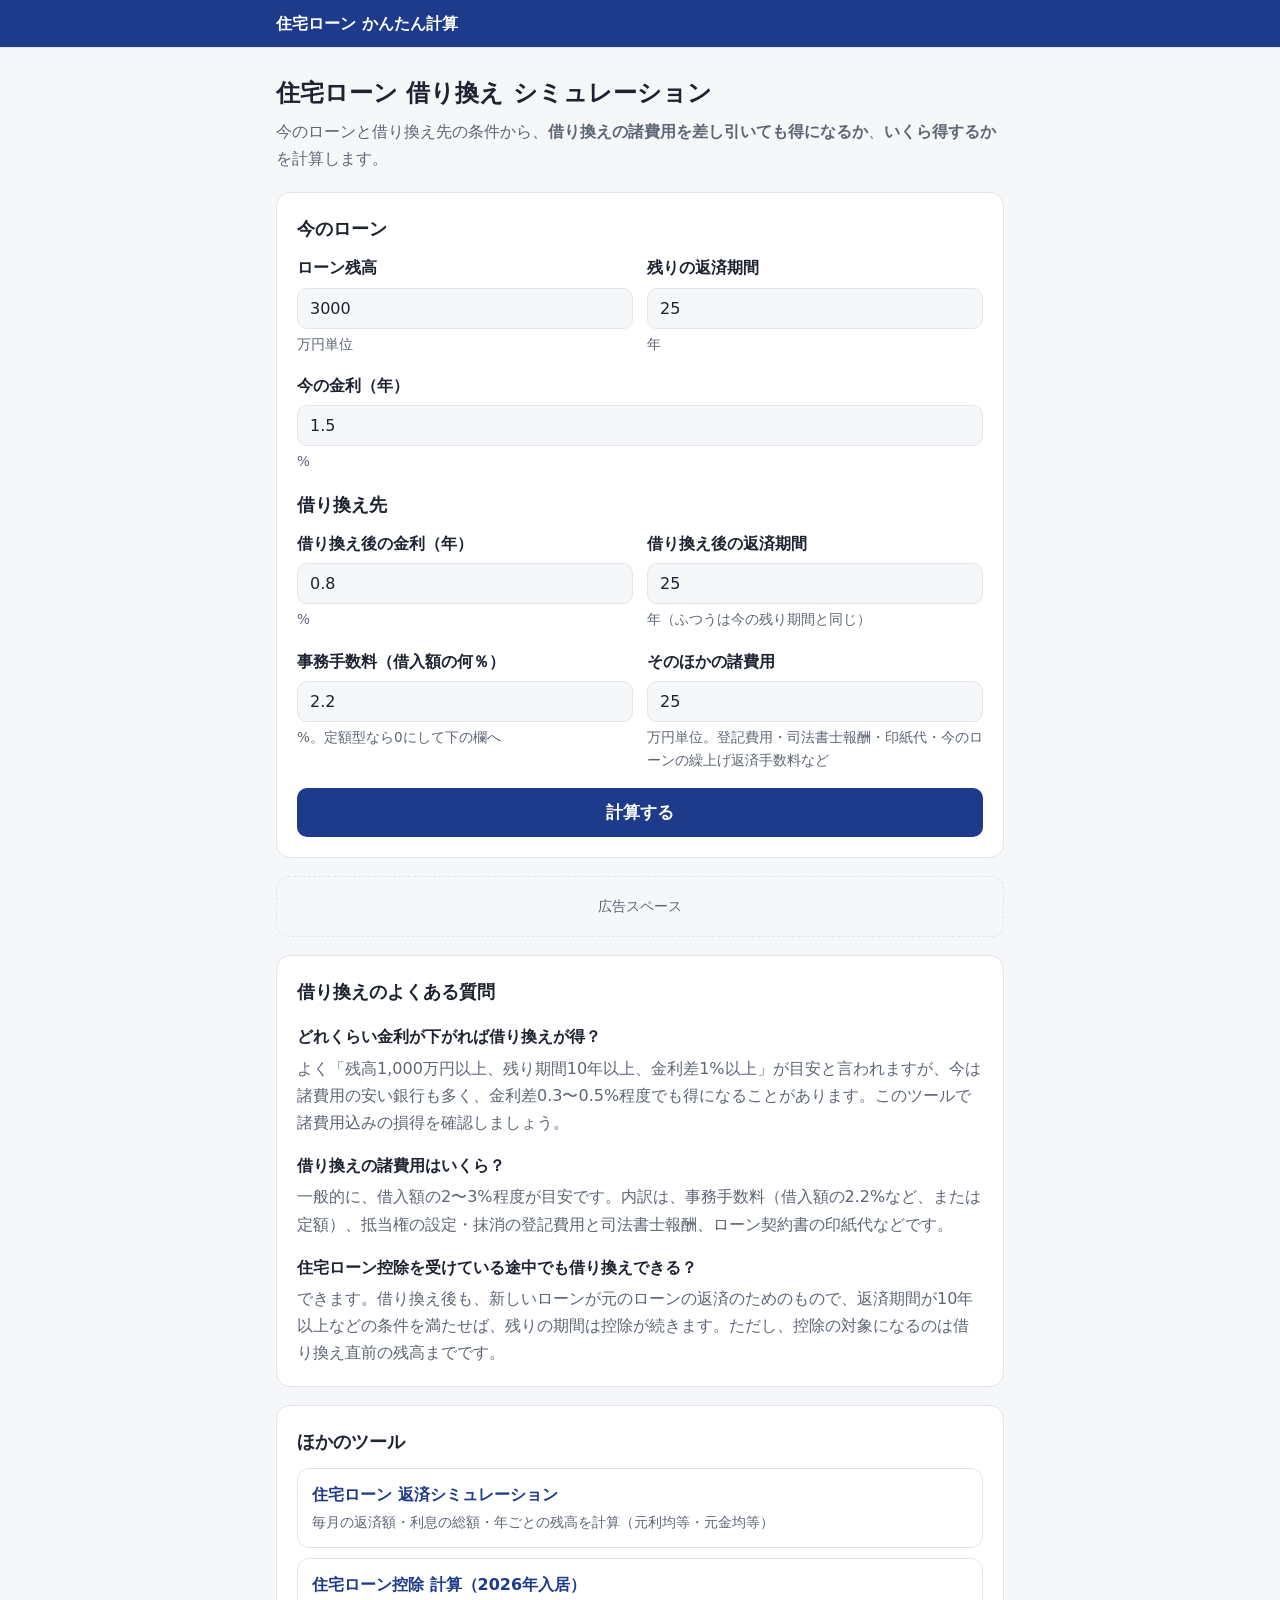
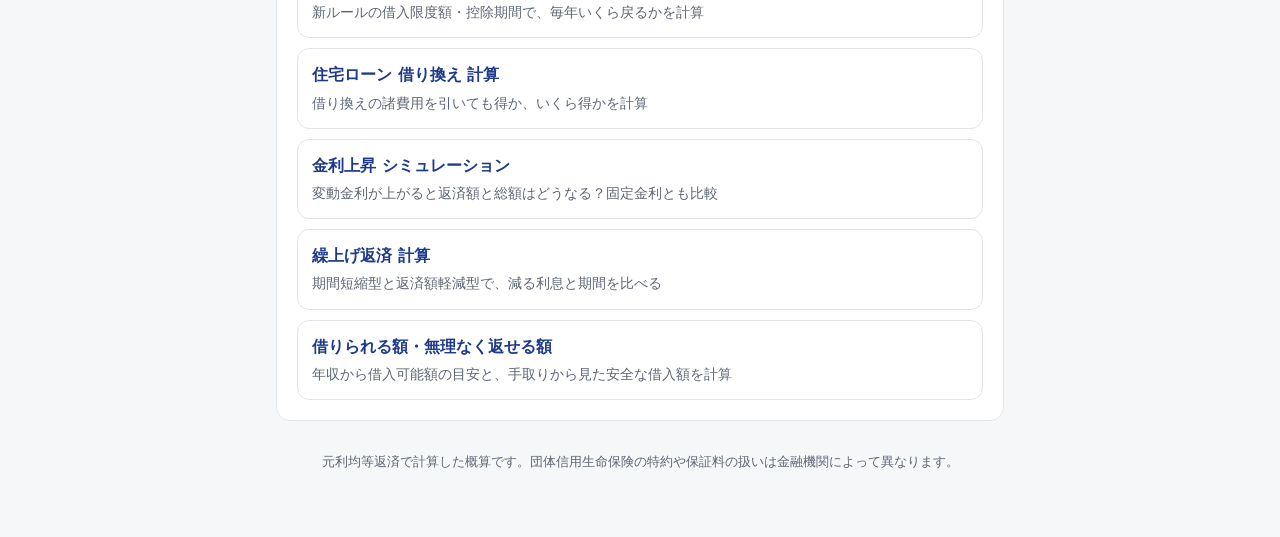
==== karikae/index.html @ 9eb2811e "住宅ローン かんたん計算を公開（6ツール） Co-Authored-By: Claude Opus 5.5 <noreply@anthropic.com>" ====
<!doctype html>
<html lang="ja">
<head>
<meta charset="utf-8">
<meta name="viewport" content="width=device-width, initial-scale=1">
<title>住宅ローン 借り換え シミュレーション｜諸費用を引いても得？いくら得する？</title>
<meta name="description" content="今のローン残高・残りの期間・金利と、借り換え先の金利・諸費用を入れるだけで、住宅ローンを借り換えるといくら得するか（諸費用込み）を計算。毎月の返済額の変化と、得になる金利差の目安もわかる無料ツールです。">
<link rel="canonical" href="https://harryquad.github.io/jutaku/karikae/">
<link rel="stylesheet" href="../assets/style.css">
</head>
<body>
<header class="site-header"><div><a href="/jutaku/">住宅ローン かんたん計算</a></div></header>
<div class="wrap">
  <h1>住宅ローン 借り換え シミュレーション</h1>
  <p class="lead">今のローンと借り換え先の条件から、<strong>借り換えの諸費用を差し引いても得になるか</strong>、<strong>いくら得するか</strong>を計算します。</p>

  <div class="card">
    <h2>今のローン</h2>
    <div class="row">
      <div class="field"><label for="bal">ローン残高</label><input type="number" id="bal" min="0" value="3000"><div class="hint">万円単位</div></div>
      <div class="field"><label for="left">残りの返済期間</label><input type="number" id="left" min="1" max="50" value="25"><div class="hint">年</div></div>
    </div>
    <div class="field"><label for="rateNow">今の金利（年）</label><input type="number" id="rateNow" min="0" step="0.01" value="1.5"><div class="hint">%</div></div>
    <h2>借り換え先</h2>
    <div class="row">
      <div class="field"><label for="rateNew">借り換え後の金利（年）</label><input type="number" id="rateNew" min="0" step="0.01" value="0.8"><div class="hint">%</div></div>
      <div class="field"><label for="yearsNew">借り換え後の返済期間</label><input type="number" id="yearsNew" min="1" max="50" value="25"><div class="hint">年（ふつうは今の残り期間と同じ）</div></div>
    </div>
    <div class="row">
      <div class="field"><label for="feeRate">事務手数料（借入額の何％）</label><input type="number" id="feeRate" min="0" step="0.1" value="2.2"><div class="hint">%。定額型なら0にして下の欄へ</div></div>
      <div class="field"><label for="feeFix">そのほかの諸費用</label><input type="number" id="feeFix" min="0" value="25"><div class="hint">万円単位。登記費用・司法書士報酬・印紙代・今のローンの繰上げ返済手数料など</div></div>
    </div>
    <button id="calc">計算する</button>
  </div>

  <div class="card" id="result" hidden></div>

  <div class="ad">広告スペース</div>

  <div class="card faq">
    <h2>借り換えのよくある質問</h2>
    <h3>どれくらい金利が下がれば借り換えが得？</h3>
    <p>よく「残高1,000万円以上、残り期間10年以上、金利差1%以上」が目安と言われますが、今は諸費用の安い銀行も多く、金利差0.3〜0.5%程度でも得になることがあります。このツールで諸費用込みの損得を確認しましょう。</p>
    <h3>借り換えの諸費用はいくら？</h3>
    <p>一般的に、借入額の2〜3%程度が目安です。内訳は、事務手数料（借入額の2.2%など、または定額）、抵当権の設定・抹消の登記費用と司法書士報酬、ローン契約書の印紙代などです。</p>
    <h3>住宅ローン控除を受けている途中でも借り換えできる？</h3>
    <p>できます。借り換え後も、新しいローンが元のローンの返済のためのもので、返済期間が10年以上などの条件を満たせば、残りの期間は控除が続きます。ただし、控除の対象になるのは借り換え直前の残高までです。</p>
  </div>

  <div class="card" id="related"></div>

  <footer>元利均等返済で計算した概算です。団体信用生命保険の特約や保証料の扱いは金融機関によって異なります。</footer>
</div>

<script src="../assets/site.js"></script>
<script src="../assets/calc.js"></script>
<script>
const $ = id => document.getElementById(id);
function totalPay(P, rate, months) { return annuity(P, rate, months) * months; }
function calc() {
  const out = $("result");
  out.hidden = false;
  const P = num("bal") * MAN, nNow = Math.round(num("left") * 12), nNew = Math.round(num("yearsNew") * 12);
  if (!P || !nNow || !nNew) { out.innerHTML = '<p class="err">残高と期間を入力してください。</p>'; return; }
  const rNow = num("rateNow") / 100, rNew = num("rateNew") / 100;
  const fees = P * num("feeRate") / 100 + num("feeFix") * MAN;
  const mNow = annuity(P, rNow, nNow), mNew = annuity(P, rNew, nNew);
  const payNow = mNow * nNow, payNew = mNew * nNew;
  const gain = payNow - payNew - fees;
  // 得になる金利の上限（損益分岐）を二分探索
  let lo = 0, hi = rNow;
  for (let i = 0; i < 40; i++) { const mid = (lo + hi) / 2; if (payNow - totalPay(P, mid, nNew) - fees > 0) lo = mid; else hi = mid; }

  out.innerHTML = `
    <div class="big">
      <div class="stat ${gain > 0 ? "good" : "warn"}"><div class="k">借り換えで${gain > 0 ? "得する額" : "損する額"}（諸費用込み）</div><div class="v">${man(Math.abs(gain))}</div></div>
      <div class="stat"><div class="k">毎月の返済額</div><div class="v">${yen(mNow)} → ${yen(mNew)}</div></div>
      <div class="stat"><div class="k">諸費用の合計</div><div class="v">${man(fees)}</div></div>
    </div>
    <table class="info">
      <tr><th></th><th class="num">今のまま</th><th class="num">借り換え後</th></tr>
      <tr><td>金利</td><td class="num">${num("rateNow")}%</td><td class="num">${num("rateNew")}%</td></tr>
      <tr><td>毎月の返済額</td><td class="num">${yen(mNow)}</td><td class="num">${yen(mNew)}</td></tr>
      <tr><td>残りの返済総額</td><td class="num">${man(payNow)}</td><td class="num">${man(payNew)}</td></tr>
      <tr><td>諸費用</td><td class="num">0円</td><td class="num">${man(fees)}</td></tr>
      <tr><td><strong>合計</strong></td><td class="num"><strong>${man(payNow)}</strong></td><td class="num"><strong>${man(payNew + fees)}</strong></td></tr>
    </table>
    <p class="note">この諸費用なら、借り換え後の金利が <strong>年${(lo * 100).toFixed(2)}%より低ければ得</strong>になる計算です。${nNew !== nNow ? " 返済期間を変えているため、毎月の返済額と総額の両方を見て判断してください。" : ""}</p>
    <p class="note">金利は銀行によって大きく違います。複数の銀行の金利と諸費用を比べると、得する額がさらに増えることがあります。</p>`;
  out.scrollIntoView({ behavior: "smooth", block: "start" });
}
$("calc").addEventListener("click", calc);
</script>
</body>
</html>
---- assets/style.css ----
:root{
  --bg:#f6f7f9;--card:#fff;--text:#1d2330;--muted:#5d6675;--line:#e2e6ec;
  --accent:#1e3a8a;--accent-soft:#e8eefc;--on-accent:#fff;--good:#16a34a;--good-soft:#dcfce7;
  --warn:#ea580c;--warn-soft:#ffedd5;--off:#9aa3b2;--err:#dc2626;
}
@media (prefers-color-scheme: dark){
  :root{
    --bg:#0f1218;--card:#181c24;--text:#e7eaf0;--muted:#9aa3b2;--line:#2a303c;
    --accent:#93c5fd;--accent-soft:#1a2540;--on-accent:#0b1530;--good:#4ade80;--good-soft:#12301f;
    --warn:#fb923c;--warn-soft:#3a2413;--off:#5d6675;--err:#f87171;
  }
}
*{box-sizing:border-box}
body{margin:0;background:var(--bg);color:var(--text);font-family:system-ui,-apple-system,"Hiragino Sans","Yu Gothic UI",sans-serif;line-height:1.7}
a{color:var(--accent)}
.site-header{background:var(--accent);border-bottom:1px solid var(--line)}
.site-header div{max-width:760px;margin:0 auto;padding:10px 16px}
.site-header a{font-weight:700;text-decoration:none;color:var(--on-accent)}
.wrap{max-width:760px;margin:0 auto;padding:24px 16px 64px}
h1{font-size:1.5rem;margin:.2em 0 .3em;line-height:1.4}
h2{font-size:1.15rem;margin:0 0 10px}
.lead{color:var(--muted);margin:0 0 20px}
.card{background:var(--card);border:1px solid var(--line);border-radius:14px;padding:20px;margin-bottom:18px}
label{display:block;font-weight:600;margin-bottom:6px}
.field{margin-bottom:16px}
input[type=date],input[type=number],input[type=text],select,textarea{width:100%;padding:10px 12px;font-size:1rem;border:1px solid var(--line);border-radius:10px;background:var(--bg);color:var(--text);font-family:inherit}
.row{display:grid;grid-template-columns:1fr 1fr;gap:14px}
@media (max-width:520px){.row{grid-template-columns:1fr}}
.checks{display:flex;flex-wrap:wrap;gap:8px 18px}
.checks label{font-weight:400;display:flex;align-items:center;gap:6px;margin:0}
.hint{font-size:.85rem;color:var(--muted);margin-top:4px}
button{width:100%;padding:13px;font-size:1.05rem;font-weight:700;border:0;border-radius:10px;background:var(--accent);color:var(--on-accent);cursor:pointer;font-family:inherit}
button:hover{filter:brightness(1.08)}
button.sub{background:var(--accent-soft);color:var(--accent)}
.big{display:grid;grid-template-columns:repeat(3,1fr);gap:10px;margin-bottom:14px}
@media (max-width:520px){.big{grid-template-columns:1fr}}
.stat{border-radius:12px;padding:14px;background:var(--bg)}
.stat .k{font-size:.8rem;color:var(--muted)}
.stat .v{font-size:1.25rem;font-weight:700}
.stat.warn .v{color:var(--warn)} .stat.good .v{color:var(--good)}
.err{color:var(--err);font-weight:600}
table.info{width:100%;border-collapse:collapse;font-size:.95rem}
table.info td,table.info th{padding:8px 4px;border-bottom:1px solid var(--line);vertical-align:top;text-align:left}
table.info th{color:var(--muted);font-weight:500;font-size:.85rem}
table.info td:first-child{color:var(--muted)}
table.info td.num,table.info th.num{text-align:right;font-variant-numeric:tabular-nums}
.note{font-size:.85rem;color:var(--muted);background:var(--bg);border-radius:10px;padding:10px 12px;margin-top:12px}
.ad{border:1px dashed var(--line);border-radius:12px;padding:18px;text-align:center;color:var(--muted);font-size:.85rem;margin-bottom:18px}
.faq h3{font-size:1rem;margin:16px 0 4px}
.faq p{margin:0;color:var(--muted)}
.tools{list-style:none;margin:0;padding:0;display:grid;gap:10px}
.tools a{display:block;padding:12px 14px;border:1px solid var(--line);border-radius:12px;text-decoration:none;color:var(--text);background:var(--card)}
.tools a:hover{border-color:var(--accent)}
.tools b{display:block;color:var(--accent)}
.tools span{font-size:.85rem;color:var(--muted)}
footer{font-size:.8rem;color:var(--muted);text-align:center;margin-top:30px}
.verdict{font-size:1.2rem;font-weight:700;margin:0 0 10px}
.verdict.ok{color:var(--good)} .verdict.ng{color:var(--warn)}
.q{padding:12px 0;border-bottom:1px solid var(--line)}
.q .t{font-weight:600;margin-bottom:6px}
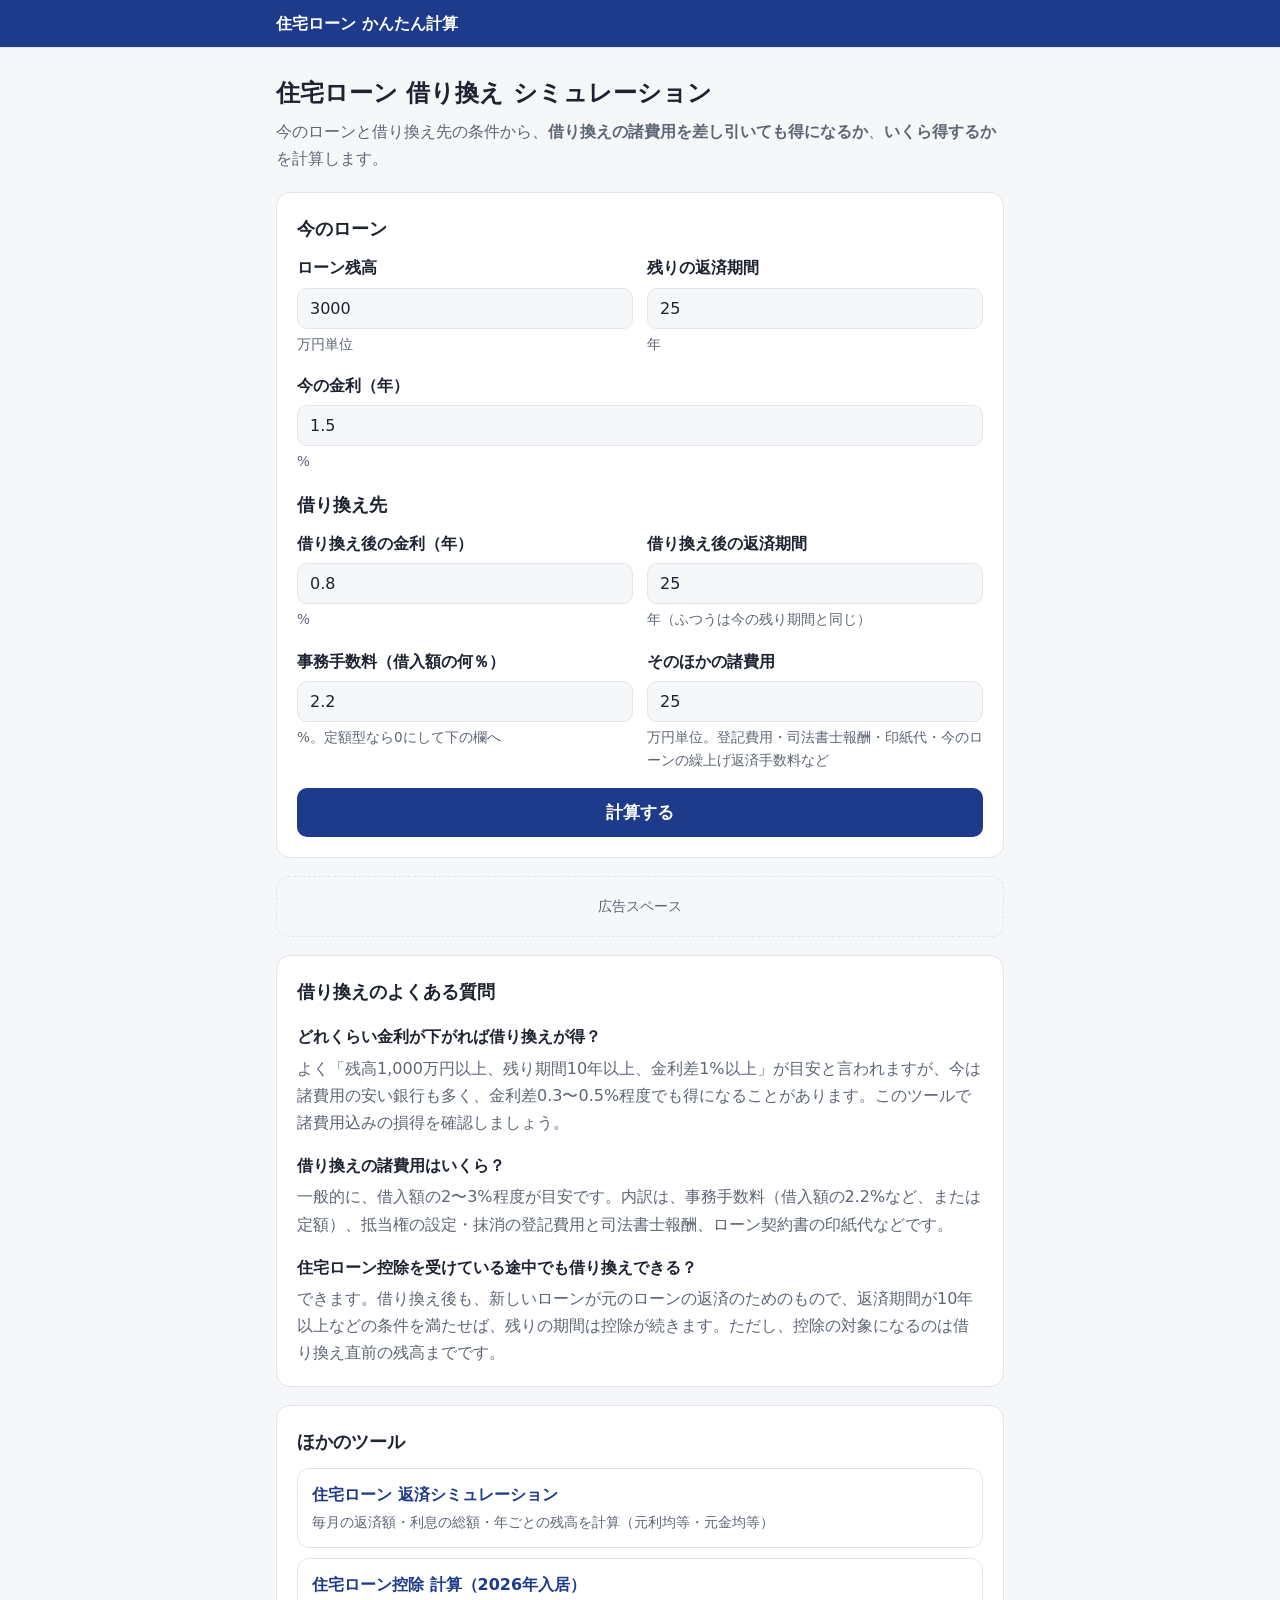
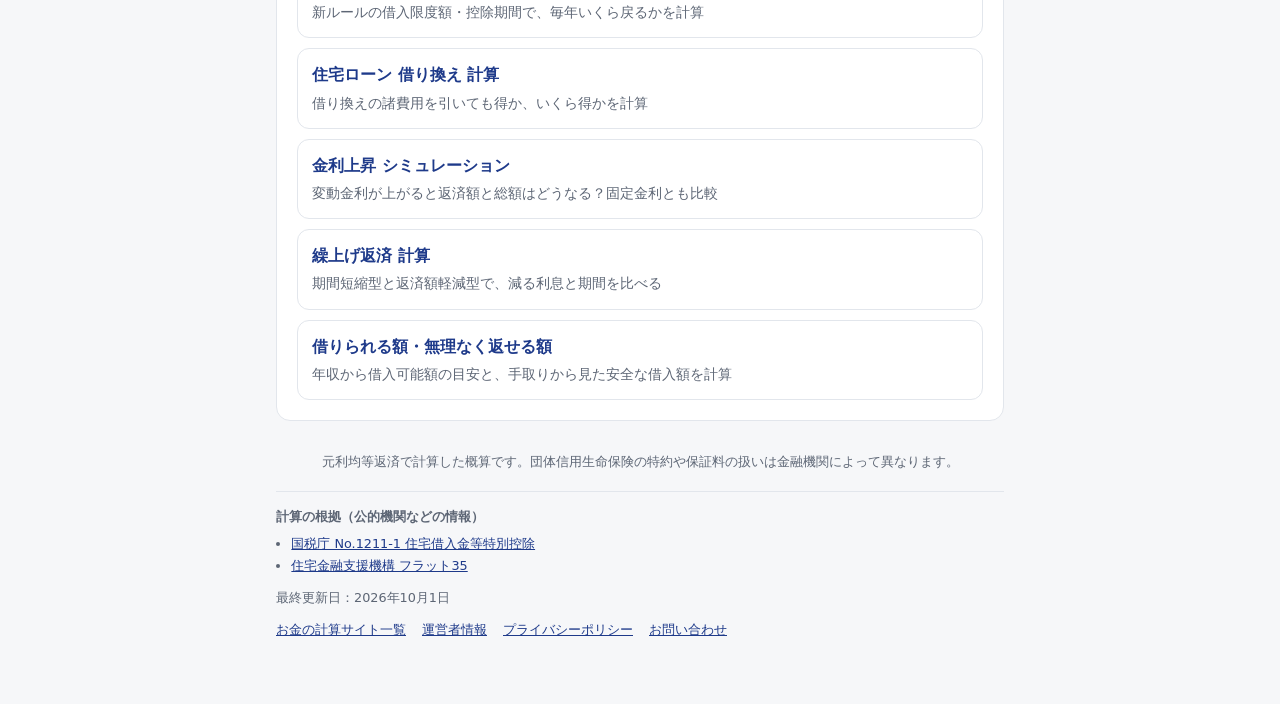
==== commit 7d0a91d3: "運営者情報・プライバシーポリシー・お問い合わせ・サイト一覧へのリンク、計算の根拠、最終更新日、OGP、アイコンを追加 Co-Authored-By: Claude Opus 5.5 <noreply@" ====
--- a/karikae/index.html
+++ b/karikae/index.html
@@ -6,6 +6,17 @@
 <title>住宅ローン 借り換え シミュレーション｜諸費用を引いても得？いくら得する？</title>
 <meta name="description" content="今のローン残高・残りの期間・金利と、借り換え先の金利・諸費用を入れるだけで、住宅ローンを借り換えるといくら得するか（諸費用込み）を計算。毎月の返済額の変化と、得になる金利差の目安もわかる無料ツールです。">
 <link rel="canonical" href="https://harryquad.github.io/jutaku/karikae/">
+<!--sw-head-->
+<meta property="og:type" content="website">
+<meta property="og:site_name" content="住宅ローン かんたん計算">
+<meta property="og:title" content="住宅ローン 借り換え シミュレーション｜諸費用を引いても得？いくら得する？">
+<meta property="og:description" content="今のローン残高・残りの期間・金利と、借り換え先の金利・諸費用を入れるだけで、住宅ローンを借り換えるといくら得するか（諸費用込み）を計算。毎月の返済額の変化と、得になる金利差の目安もわかる無料ツールです。">
+<meta property="og:url" content="https://harryquad.github.io/jutaku/karikae/">
+<meta property="og:locale" content="ja_JP">
+<meta name="twitter:card" content="summary">
+<link rel="icon" href="/favicon.ico" sizes="48x48">
+<link rel="icon" href="/favicon.svg" type="image/svg+xml">
+<!--/sw-head-->
 <link rel="stylesheet" href="../assets/style.css">
 </head>
 <body>
@@ -50,6 +61,9 @@
   <div class="card" id="related"></div>
 
   <footer>元利均等返済で計算した概算です。団体信用生命保険の特約や保証料の扱いは金融機関によって異なります。</footer>
+<!--sw-foot-->
+<div style="font-size:.8rem;color:var(--muted);margin-top:18px;border-top:1px solid var(--line);padding-top:14px"><p style="margin:0 0 6px;font-weight:600">計算の根拠（公的機関などの情報）</p><ul style="margin:0 0 10px;padding-left:1.2em"><li><a href="https://www.nta.go.jp/taxes/shiraberu/taxanswer/shotoku/1211-1.htm" target="_blank" rel="noopener">国税庁 No.1211-1 住宅借入金等特別控除</a></li><li><a href="https://www.flat35.com/" target="_blank" rel="noopener">住宅金融支援機構 フラット35</a></li></ul><p style="margin:0 0 10px">最終更新日：2026年10月1日</p><nav style="display:flex;flex-wrap:wrap;gap:6px 16px"><a href="/sites/">お金の計算サイト一覧</a><a href="/about/">運営者情報</a><a href="/privacy/">プライバシーポリシー</a><a href="/contact/">お問い合わせ</a></nav></div>
+<!--/sw-foot-->
 </div>
 
 <script src="../assets/site.js"></script>
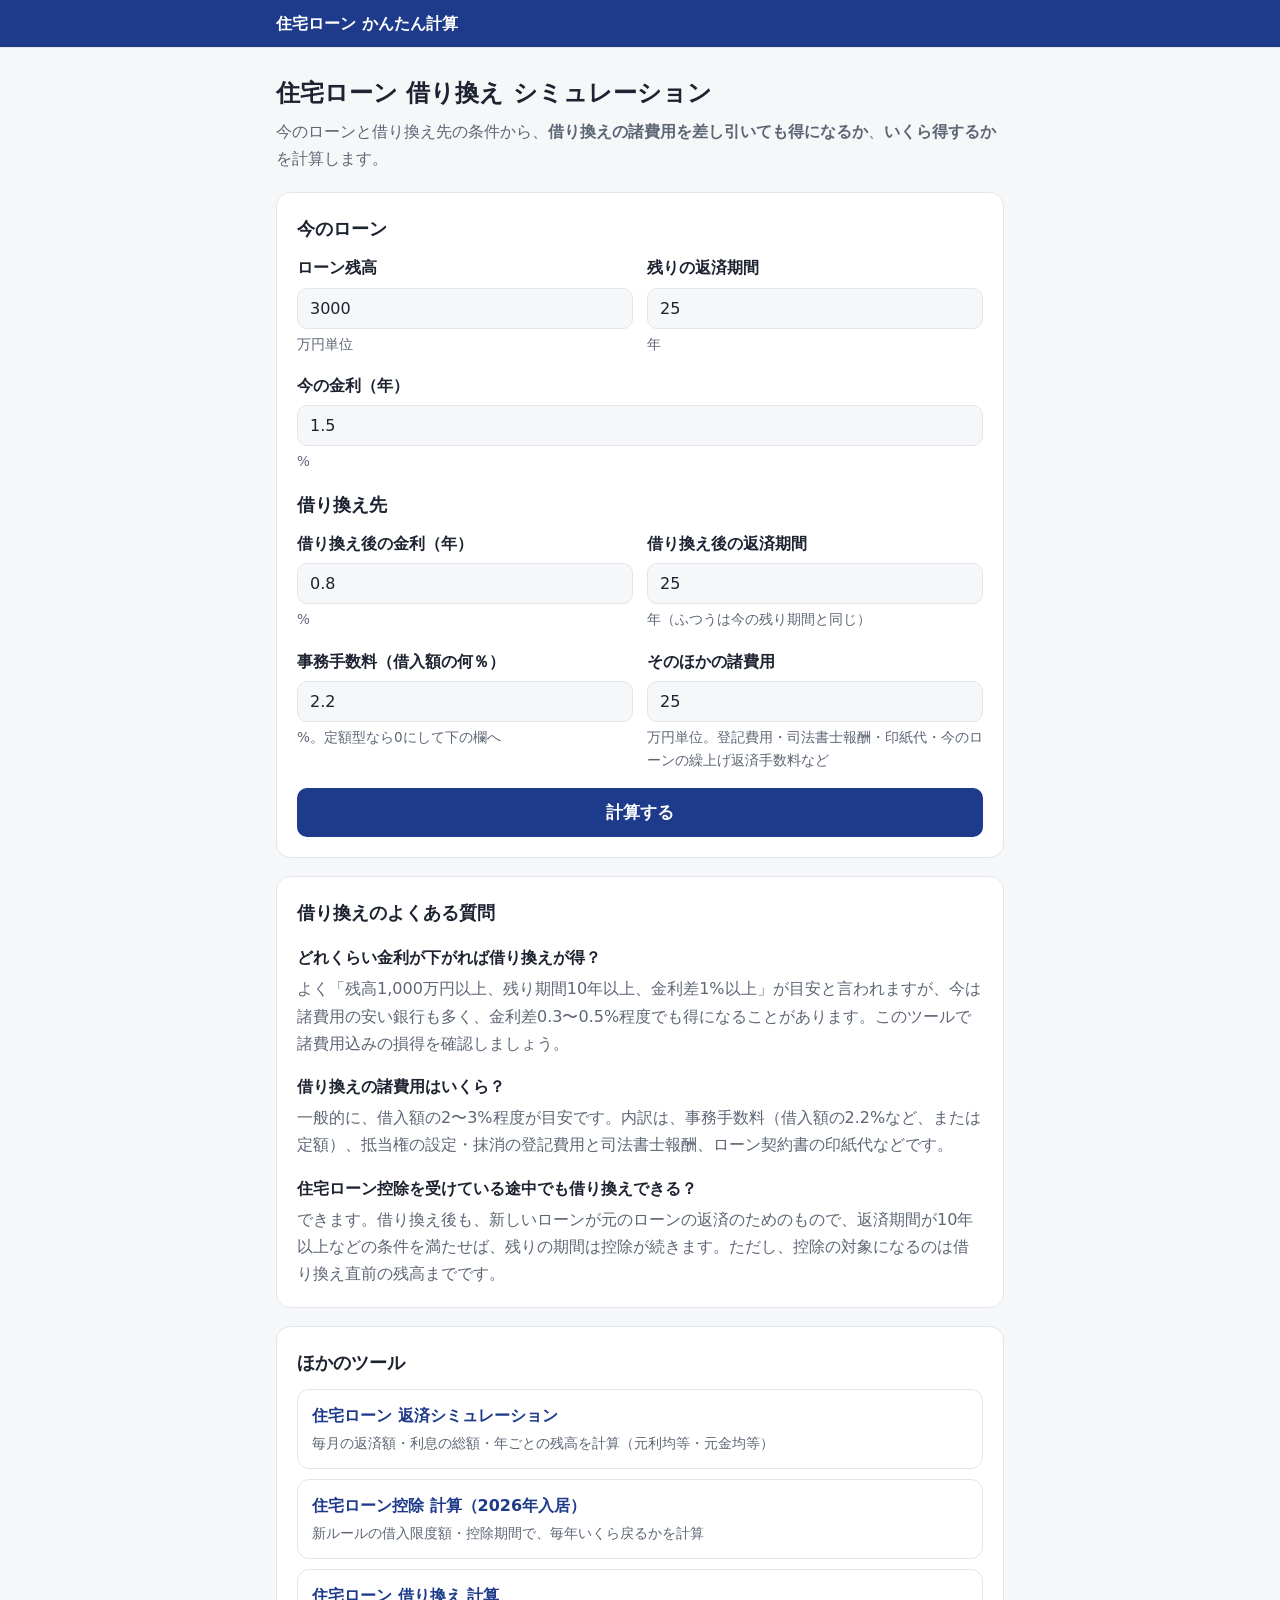
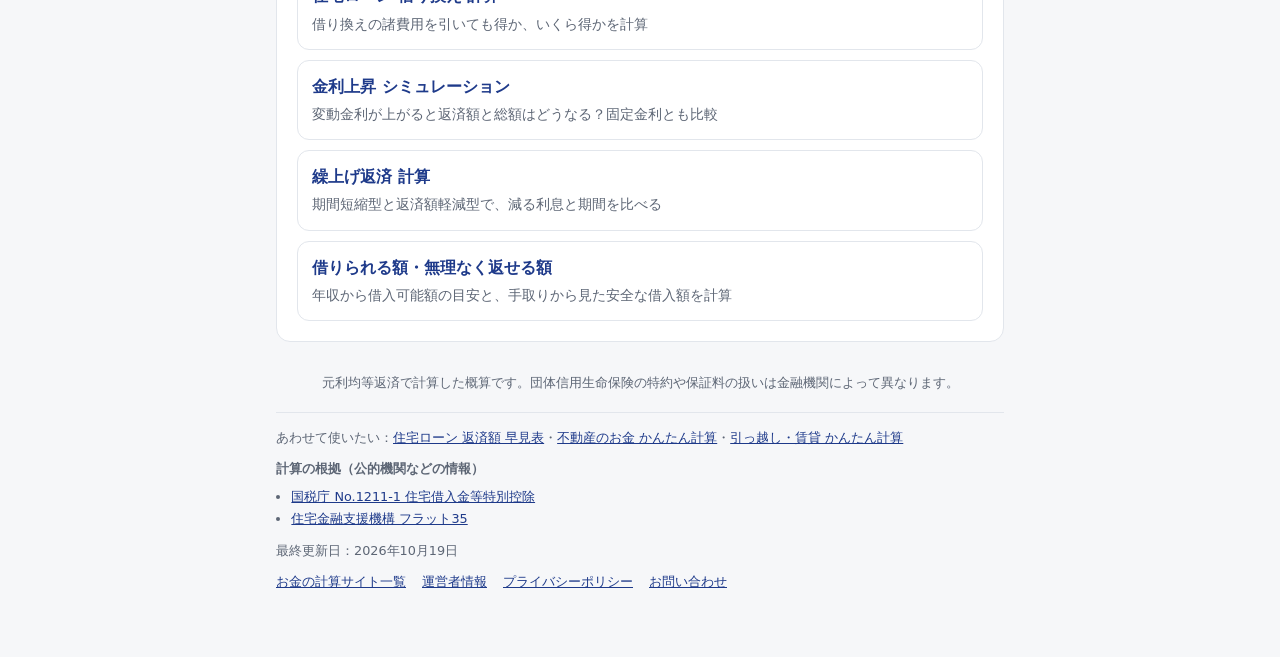
==== commit 0468dfa4: "空の広告枠を非表示にし、関連サイトへのリンクを追加 Co-Authored-By: Claude Opus 5.5 <noreply@anthropic.com>" ====
--- a/karikae/index.html
+++ b/karikae/index.html
@@ -62,7 +62,7 @@
 
   <footer>元利均等返済で計算した概算です。団体信用生命保険の特約や保証料の扱いは金融機関によって異なります。</footer>
 <!--sw-foot-->
-<div style="font-size:.8rem;color:var(--muted);margin-top:18px;border-top:1px solid var(--line);padding-top:14px"><p style="margin:0 0 6px;font-weight:600">計算の根拠（公的機関などの情報）</p><ul style="margin:0 0 10px;padding-left:1.2em"><li><a href="https://www.nta.go.jp/taxes/shiraberu/taxanswer/shotoku/1211-1.htm" target="_blank" rel="noopener">国税庁 No.1211-1 住宅借入金等特別控除</a></li><li><a href="https://www.flat35.com/" target="_blank" rel="noopener">住宅金融支援機構 フラット35</a></li></ul><p style="margin:0 0 10px">最終更新日：2026年10月1日</p><nav style="display:flex;flex-wrap:wrap;gap:6px 16px"><a href="/sites/">お金の計算サイト一覧</a><a href="/about/">運営者情報</a><a href="/privacy/">プライバシーポリシー</a><a href="/contact/">お問い合わせ</a></nav></div>
+<div style="font-size:.8rem;color:var(--muted);margin-top:18px;border-top:1px solid var(--line);padding-top:14px"><p style="margin:0 0 10px">あわせて使いたい：<a href="/hensai/">住宅ローン 返済額 早見表</a>・<a href="/fudosan/">不動産のお金 かんたん計算</a>・<a href="/hikkoshi/">引っ越し・賃貸 かんたん計算</a></p><p style="margin:0 0 6px;font-weight:600">計算の根拠（公的機関などの情報）</p><ul style="margin:0 0 10px;padding-left:1.2em"><li><a href="https://www.nta.go.jp/taxes/shiraberu/taxanswer/shotoku/1211-1.htm" target="_blank" rel="noopener">国税庁 No.1211-1 住宅借入金等特別控除</a></li><li><a href="https://www.flat35.com/" target="_blank" rel="noopener">住宅金融支援機構 フラット35</a></li></ul><p style="margin:0 0 10px">最終更新日：2026年10月19日</p><nav style="display:flex;flex-wrap:wrap;gap:6px 16px"><a href="/sites/">お金の計算サイト一覧</a><a href="/about/">運営者情報</a><a href="/privacy/">プライバシーポリシー</a><a href="/contact/">お問い合わせ</a></nav></div>
 <!--/sw-foot-->
 </div>
 
--- a/assets/style.css
+++ b/assets/style.css
@@ -45,7 +45,8 @@
 table.info td:first-child{color:var(--muted)}
 table.info td.num,table.info th.num{text-align:right;font-variant-numeric:tabular-nums}
 .note{font-size:.85rem;color:var(--muted);background:var(--bg);border-radius:10px;padding:10px 12px;margin-top:12px}
-.ad{border:1px dashed var(--line);border-radius:12px;padding:18px;text-align:center;color:var(--muted);font-size:.85rem;margin-bottom:18px}
+.ad{display:none}
+.ad.on{display:block;border:1px solid var(--line);border-radius:12px;padding:14px;margin-bottom:18px;background:var(--card)}
 .faq h3{font-size:1rem;margin:16px 0 4px}
 .faq p{margin:0;color:var(--muted)}
 .tools{list-style:none;margin:0;padding:0;display:grid;gap:10px}
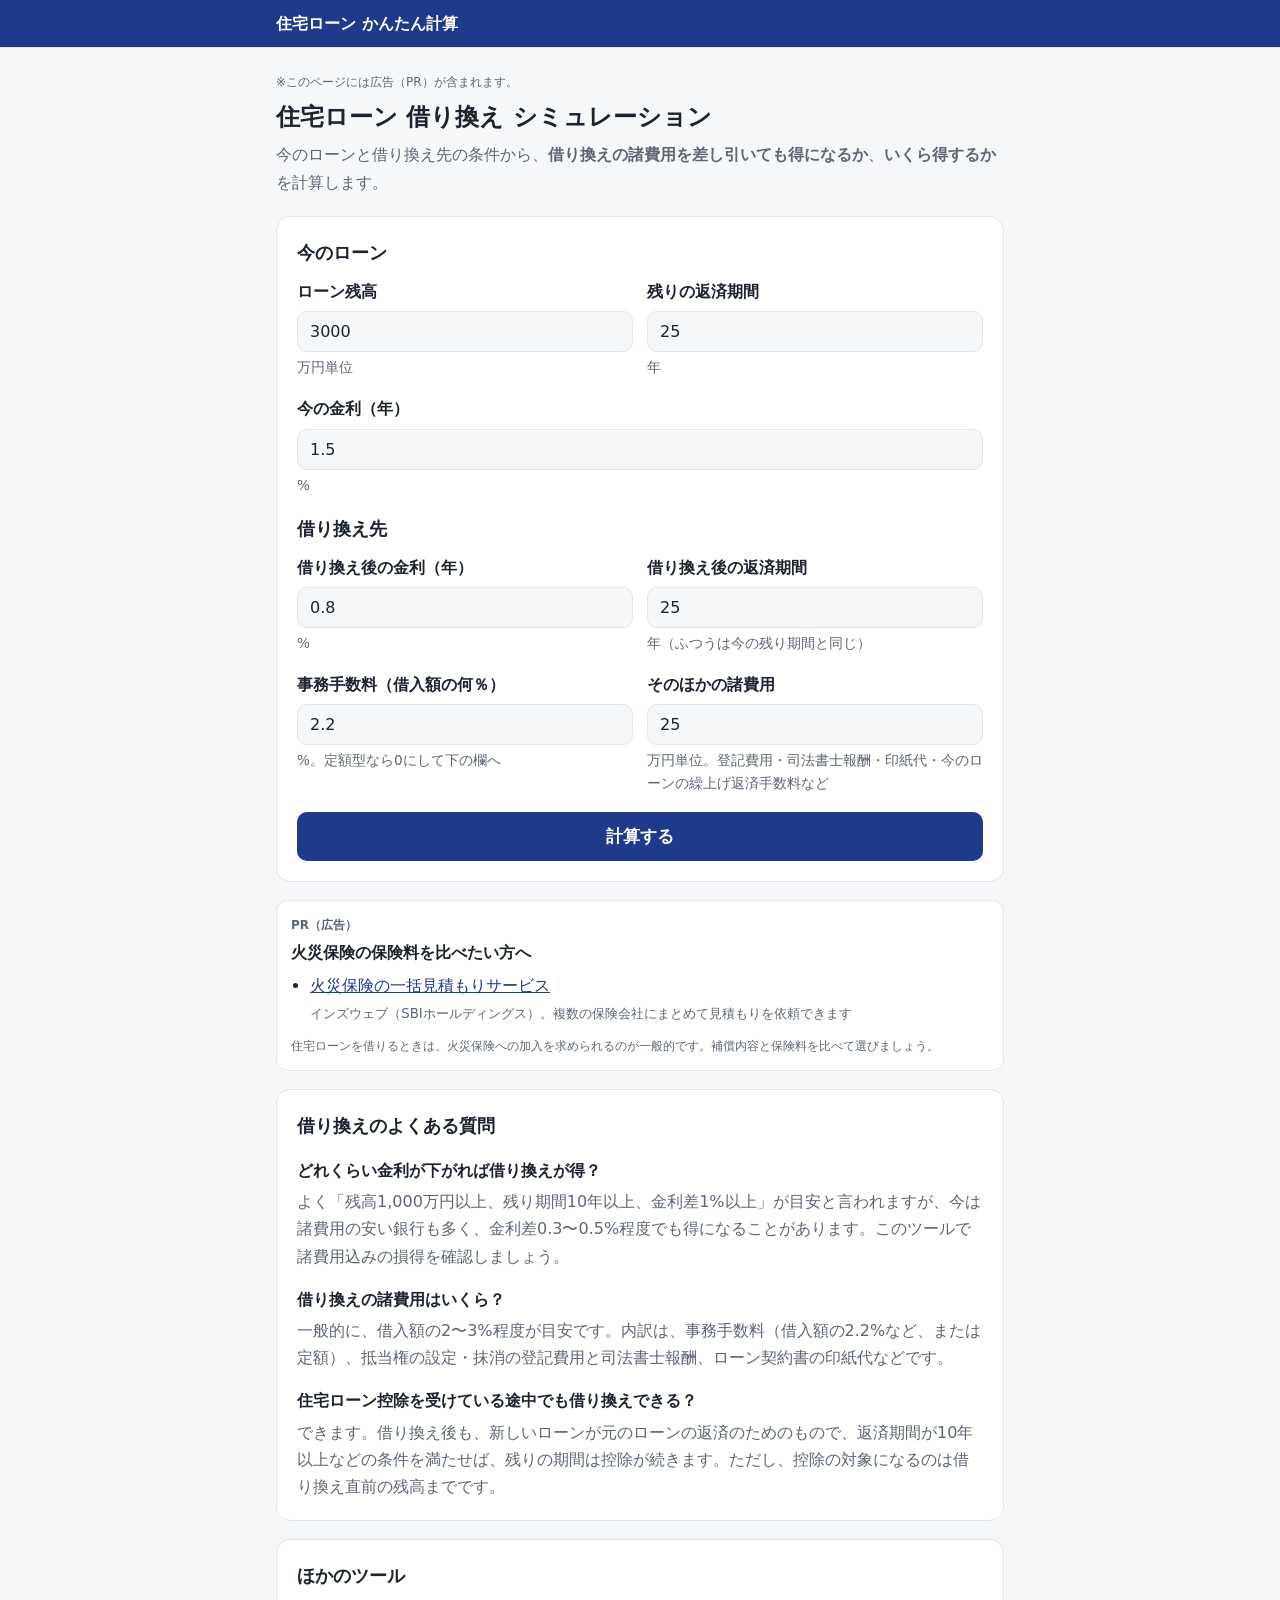
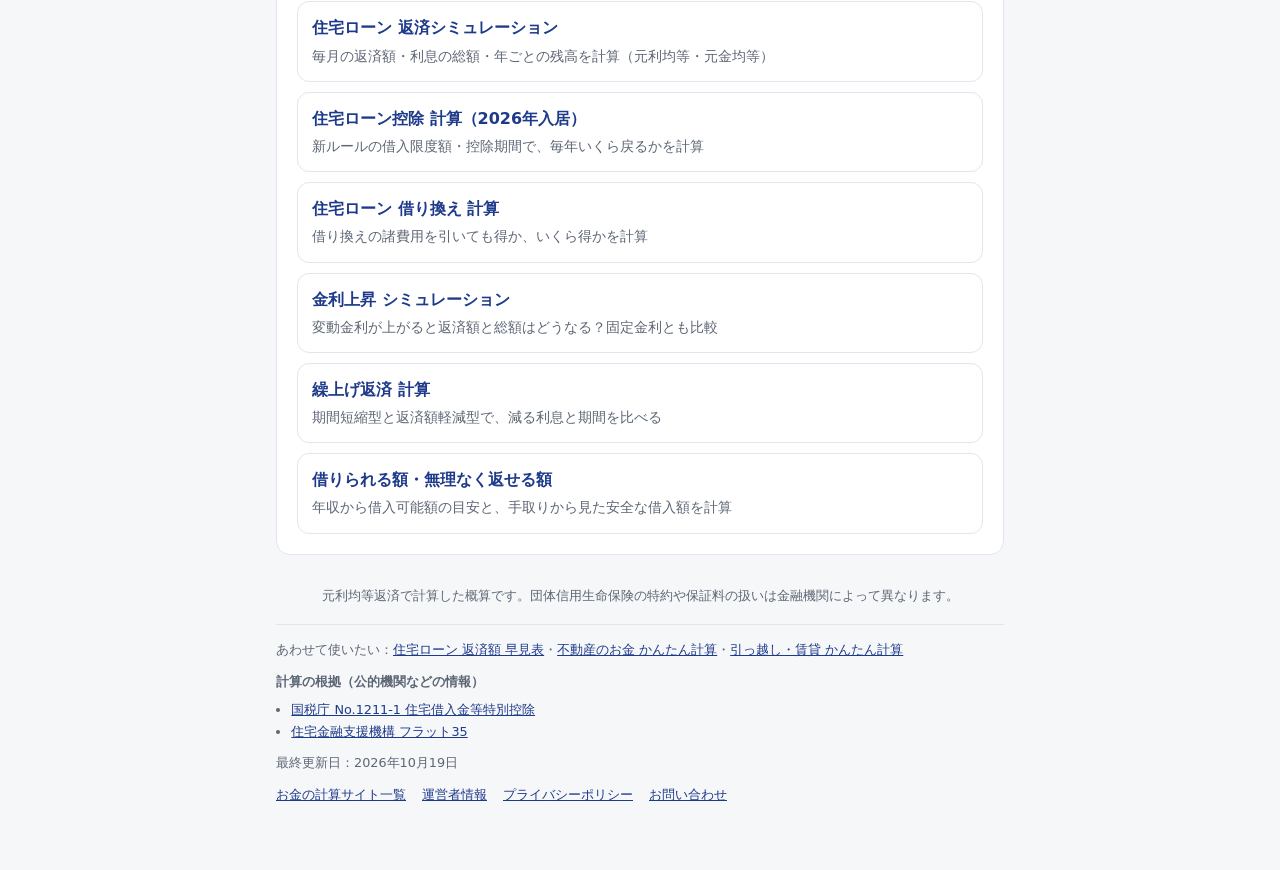
==== commit 26f7ff57: "承認済みの広告（火災保険一括見積もり・松井証券iDeCo）をPR表示つきで掲載 Co-Authored-By: Claude Opus 5.5 <noreply@anthropic.com>" ====
--- a/karikae/index.html
+++ b/karikae/index.html
@@ -5,13 +5,13 @@
 <meta name="viewport" content="width=device-width, initial-scale=1">
 <title>住宅ローン 借り換え シミュレーション｜諸費用を引いても得？いくら得する？</title>
 <meta name="description" content="今のローン残高・残りの期間・金利と、借り換え先の金利・諸費用を入れるだけで、住宅ローンを借り換えるといくら得するか（諸費用込み）を計算。毎月の返済額の変化と、得になる金利差の目安もわかる無料ツールです。">
-<link rel="canonical" href="https://harryquad.github.io/jutaku/karikae/">
+<link rel="canonical" href="https://okanenokeisan.com/jutaku/karikae/">
 <!--sw-head-->
 <meta property="og:type" content="website">
 <meta property="og:site_name" content="住宅ローン かんたん計算">
 <meta property="og:title" content="住宅ローン 借り換え シミュレーション｜諸費用を引いても得？いくら得する？">
 <meta property="og:description" content="今のローン残高・残りの期間・金利と、借り換え先の金利・諸費用を入れるだけで、住宅ローンを借り換えるといくら得するか（諸費用込み）を計算。毎月の返済額の変化と、得になる金利差の目安もわかる無料ツールです。">
-<meta property="og:url" content="https://harryquad.github.io/jutaku/karikae/">
+<meta property="og:url" content="https://okanenokeisan.com/jutaku/karikae/">
 <meta property="og:locale" content="ja_JP">
 <meta name="twitter:card" content="summary">
 <link rel="icon" href="/favicon.ico" sizes="48x48">
@@ -22,6 +22,7 @@
 <body>
 <header class="site-header"><div><a href="/jutaku/">住宅ローン かんたん計算</a></div></header>
 <div class="wrap">
+<!--sw-pr--><p class="pr-note" style="font-size:.75rem;color:var(--muted);margin:0 0 8px">※このページには広告（PR）が含まれます。</p><!--/sw-pr-->
   <h1>住宅ローン 借り換え シミュレーション</h1>
   <p class="lead">今のローンと借り換え先の条件から、<strong>借り換えの諸費用を差し引いても得になるか</strong>、<strong>いくら得するか</strong>を計算します。</p>
 
@@ -46,7 +47,7 @@
 
   <div class="card" id="result" hidden></div>
 
-  <div class="ad">広告スペース</div>
+  <!--sw-ad--><div class="ad on"><p style="margin:0 0 4px;font-size:.75rem;color:var(--muted);font-weight:700">PR（広告）</p><p style="margin:0 0 6px;font-weight:700">火災保険の保険料を比べたい方へ</p><ul style="margin:0;padding-left:1.2em"><li style="margin:4px 0"><a href="https://px.a8.net/svt/ejp?a8mat=4BEK9C+E9T3UA+2PS+2BEEF6" rel="nofollow sponsored">火災保険の一括見積もりサービス</a><img border="0" width="1" height="1" src="https://www10.a8.net/0.gif?a8mat=4BEK9C+E9T3UA+2PS+2BEEF6" alt=""><br><small style="color:var(--muted)">インズウェブ（SBIホールディングス）。複数の保険会社にまとめて見積もりを依頼できます</small></li></ul><p style="margin:8px 0 0;font-size:.78rem;color:var(--muted)">住宅ローンを借りるときは、火災保険への加入を求められるのが一般的です。補償内容と保険料を比べて選びましょう。</p></div><!--/sw-ad-->
 
   <div class="card faq">
     <h2>借り換えのよくある質問</h2>
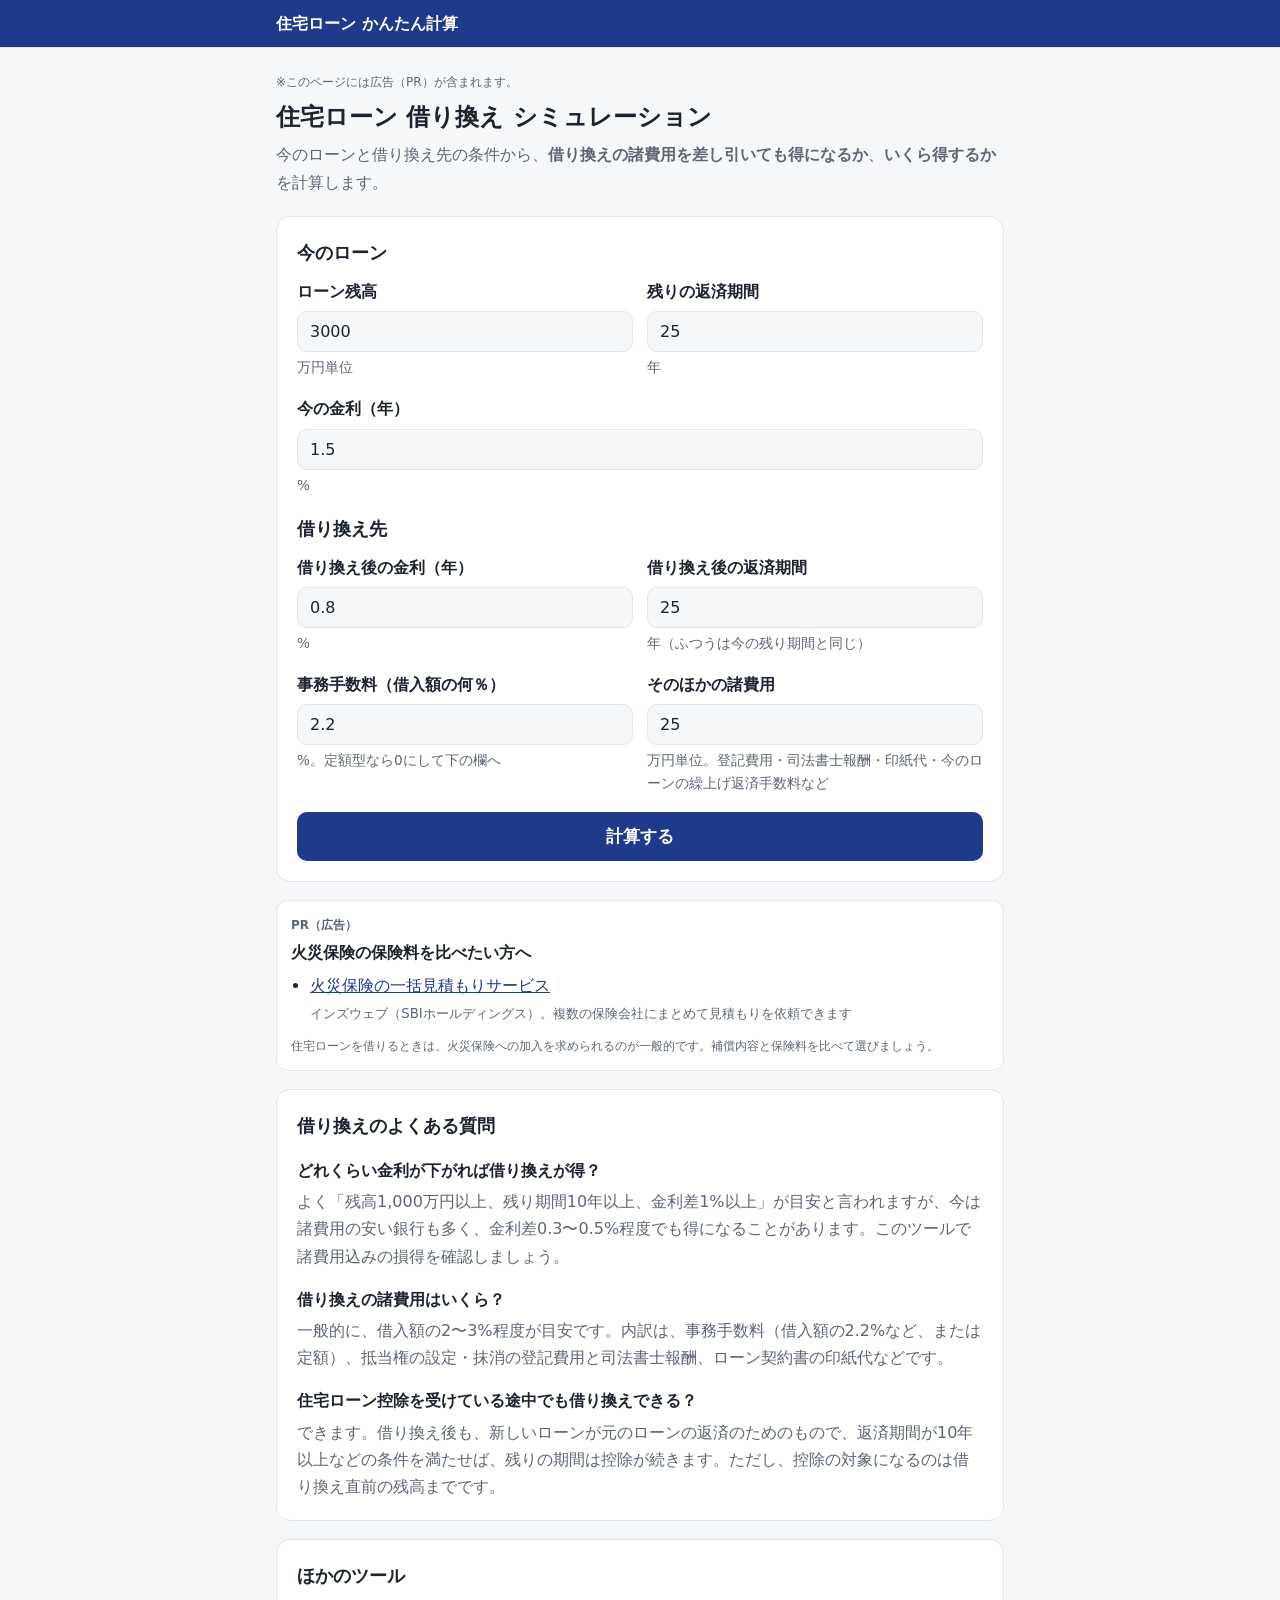
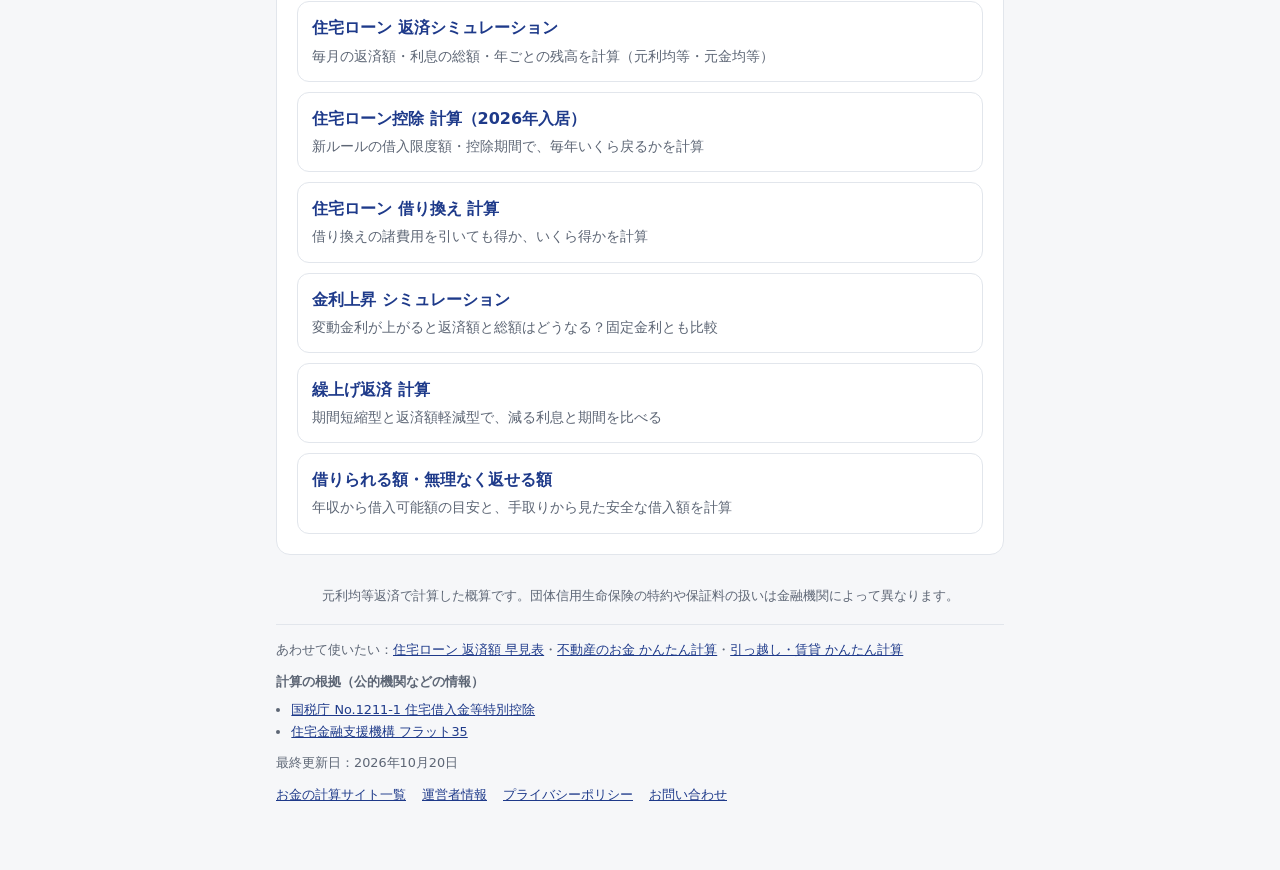
==== commit c92e7d4e: "A8リンクにページ別の計測パラメータを付与、ふるさと納税の計算結果に連動した案内を追加 Co-Authored-By: Claude Opus 5.5 <noreply@anthropic.com>" ====
--- a/karikae/index.html
+++ b/karikae/index.html
@@ -47,7 +47,7 @@
 
   <div class="card" id="result" hidden></div>
 
-  <!--sw-ad--><div class="ad on"><p style="margin:0 0 4px;font-size:.75rem;color:var(--muted);font-weight:700">PR（広告）</p><p style="margin:0 0 6px;font-weight:700">火災保険の保険料を比べたい方へ</p><ul style="margin:0;padding-left:1.2em"><li style="margin:4px 0"><a href="https://px.a8.net/svt/ejp?a8mat=4BEK9C+E9T3UA+2PS+2BEEF6" rel="nofollow sponsored">火災保険の一括見積もりサービス</a><img border="0" width="1" height="1" src="https://www10.a8.net/0.gif?a8mat=4BEK9C+E9T3UA+2PS+2BEEF6" alt=""><br><small style="color:var(--muted)">インズウェブ（SBIホールディングス）。複数の保険会社にまとめて見積もりを依頼できます</small></li></ul><p style="margin:8px 0 0;font-size:.78rem;color:var(--muted)">住宅ローンを借りるときは、火災保険への加入を求められるのが一般的です。補償内容と保険料を比べて選びましょう。</p></div><!--/sw-ad-->
+  <!--sw-ad--><div class="ad on"><p style="margin:0 0 4px;font-size:.75rem;color:var(--muted);font-weight:700">PR（広告）</p><p style="margin:0 0 6px;font-weight:700">火災保険の保険料を比べたい方へ</p><ul style="margin:0;padding-left:1.2em"><li style="margin:4px 0"><a href="https://px.a8.net/svt/ejp?a8mat=4BEK9C+E9T3UA+2PS+2BEEF6&id1=jutaku&id2=karikae" rel="nofollow sponsored">火災保険の一括見積もりサービス</a><img border="0" width="1" height="1" src="https://www10.a8.net/0.gif?a8mat=4BEK9C+E9T3UA+2PS+2BEEF6" alt=""><br><small style="color:var(--muted)">インズウェブ（SBIホールディングス）。複数の保険会社にまとめて見積もりを依頼できます</small></li></ul><p style="margin:8px 0 0;font-size:.78rem;color:var(--muted)">住宅ローンを借りるときは、火災保険への加入を求められるのが一般的です。補償内容と保険料を比べて選びましょう。</p></div><!--/sw-ad-->
 
   <div class="card faq">
     <h2>借り換えのよくある質問</h2>
@@ -63,7 +63,7 @@
 
   <footer>元利均等返済で計算した概算です。団体信用生命保険の特約や保証料の扱いは金融機関によって異なります。</footer>
 <!--sw-foot-->
-<div style="font-size:.8rem;color:var(--muted);margin-top:18px;border-top:1px solid var(--line);padding-top:14px"><p style="margin:0 0 10px">あわせて使いたい：<a href="/hensai/">住宅ローン 返済額 早見表</a>・<a href="/fudosan/">不動産のお金 かんたん計算</a>・<a href="/hikkoshi/">引っ越し・賃貸 かんたん計算</a></p><p style="margin:0 0 6px;font-weight:600">計算の根拠（公的機関などの情報）</p><ul style="margin:0 0 10px;padding-left:1.2em"><li><a href="https://www.nta.go.jp/taxes/shiraberu/taxanswer/shotoku/1211-1.htm" target="_blank" rel="noopener">国税庁 No.1211-1 住宅借入金等特別控除</a></li><li><a href="https://www.flat35.com/" target="_blank" rel="noopener">住宅金融支援機構 フラット35</a></li></ul><p style="margin:0 0 10px">最終更新日：2026年10月19日</p><nav style="display:flex;flex-wrap:wrap;gap:6px 16px"><a href="/sites/">お金の計算サイト一覧</a><a href="/about/">運営者情報</a><a href="/privacy/">プライバシーポリシー</a><a href="/contact/">お問い合わせ</a></nav></div>
+<div style="font-size:.8rem;color:var(--muted);margin-top:18px;border-top:1px solid var(--line);padding-top:14px"><p style="margin:0 0 10px">あわせて使いたい：<a href="/hensai/">住宅ローン 返済額 早見表</a>・<a href="/fudosan/">不動産のお金 かんたん計算</a>・<a href="/hikkoshi/">引っ越し・賃貸 かんたん計算</a></p><p style="margin:0 0 6px;font-weight:600">計算の根拠（公的機関などの情報）</p><ul style="margin:0 0 10px;padding-left:1.2em"><li><a href="https://www.nta.go.jp/taxes/shiraberu/taxanswer/shotoku/1211-1.htm" target="_blank" rel="noopener">国税庁 No.1211-1 住宅借入金等特別控除</a></li><li><a href="https://www.flat35.com/" target="_blank" rel="noopener">住宅金融支援機構 フラット35</a></li></ul><p style="margin:0 0 10px">最終更新日：2026年10月20日</p><nav style="display:flex;flex-wrap:wrap;gap:6px 16px"><a href="/sites/">お金の計算サイト一覧</a><a href="/about/">運営者情報</a><a href="/privacy/">プライバシーポリシー</a><a href="/contact/">お問い合わせ</a></nav></div>
 <!--/sw-foot-->
 </div>
 
